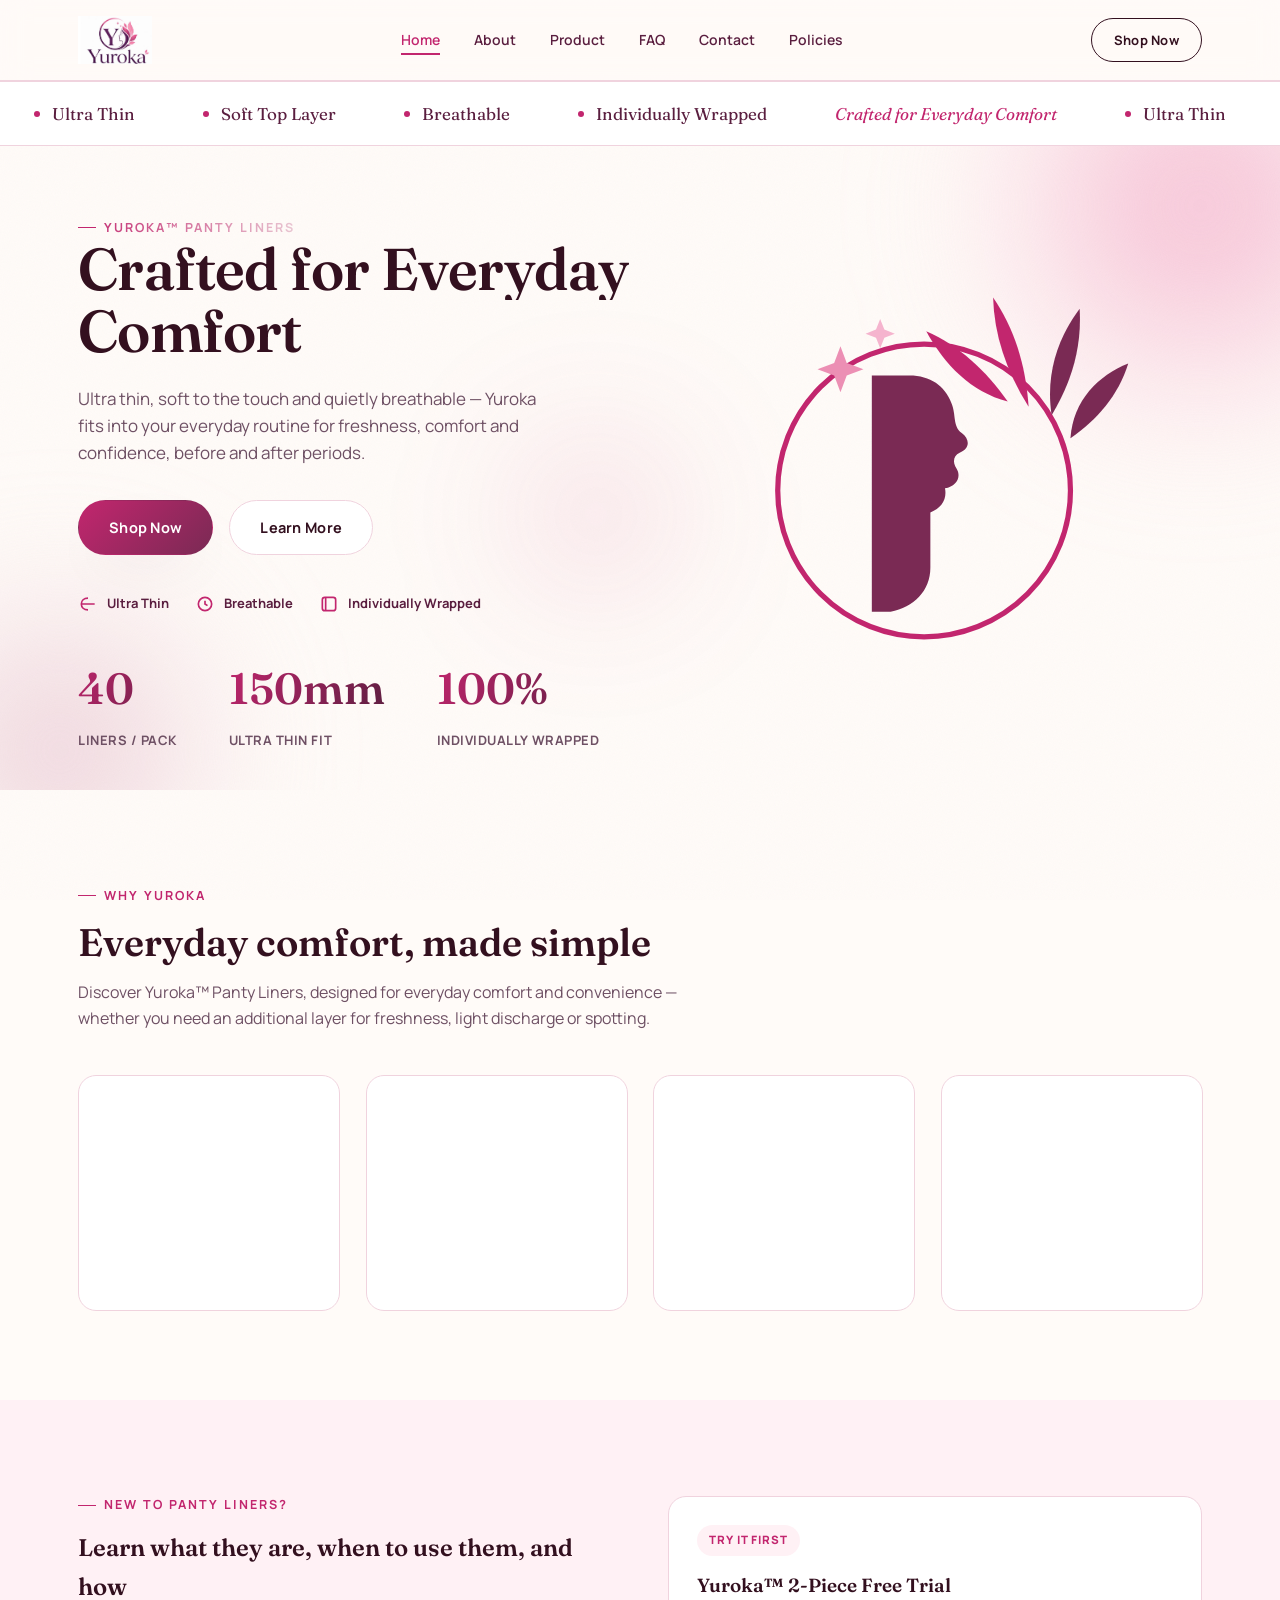
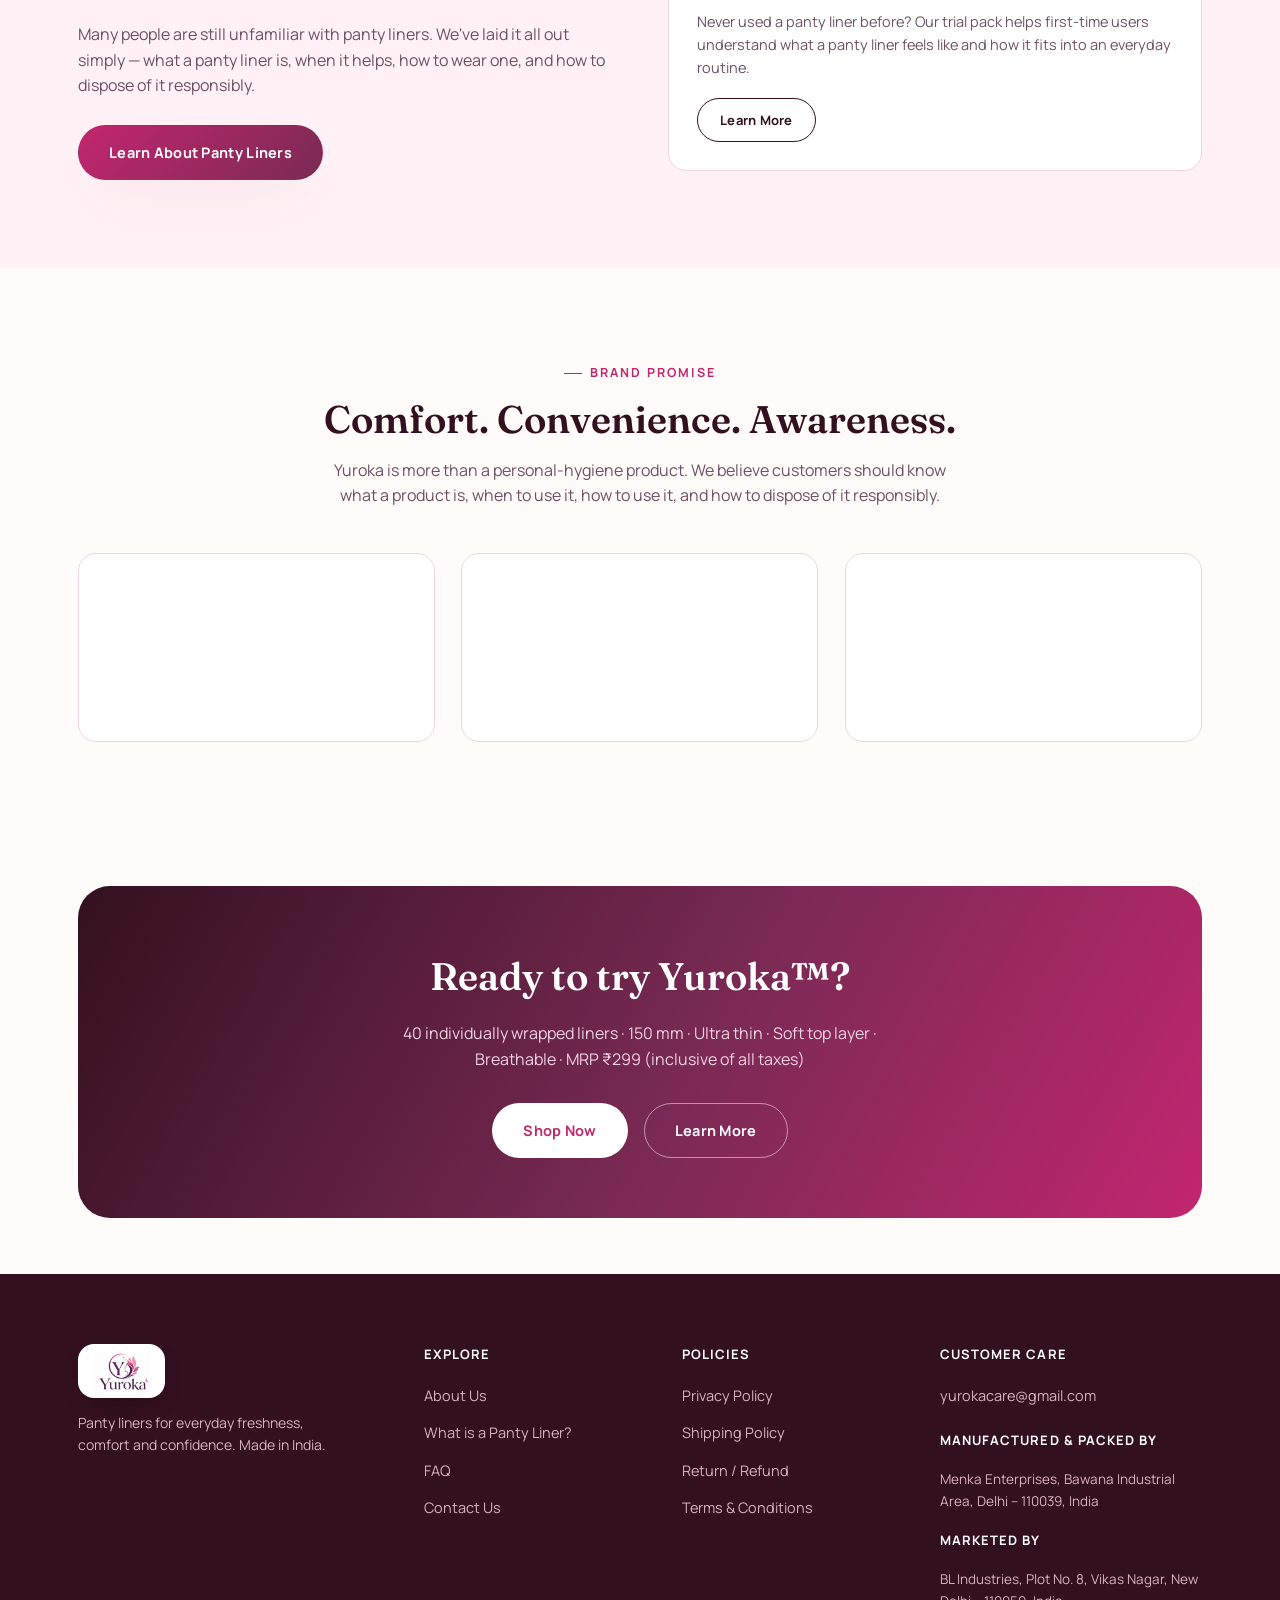
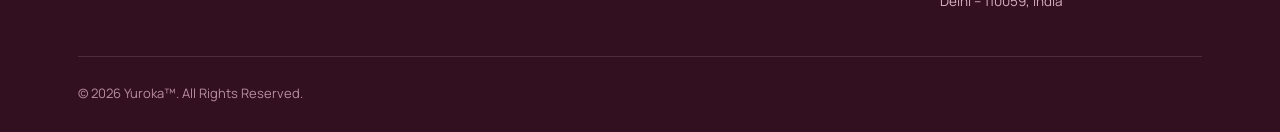
==== index.html @ 348a390d "Initial commit: Yuroka static site Multi-page product site (home, about, product, FAQ, contact, poli" ====
<!DOCTYPE html>
<html lang="en">
<head>
<meta charset="UTF-8">
<meta name="viewport" content="width=device-width, initial-scale=1.0">
<title>Yuroka — Crafted for Everyday Comfort</title>
<meta name="description" content="Yuroka Panty Liners — ultra thin, soft top layer, breathable and individually wrapped. Designed for everyday freshness, comfort and confidence.">
<link rel="icon" href="data:image/svg+xml,<svg xmlns=%22http://www.w3.org/2000/svg%22 viewBox=%220 0 40 40%22><circle cx=%2220%22 cy=%2220%22 r=%2217%22 fill=%22%23C2266E%22/><path d=%22M20 11 L20 24 M14 11 L20 18 L26 11%22 stroke=%22white%22 stroke-width=%222.6%22 fill=%22none%22 stroke-linecap=%22round%22 stroke-linejoin=%22round%22/></svg>">
<link rel="stylesheet" href="assets/style.css">
<script type="text/javascript">
    (function(c,l,a,r,i,t,y){
        c[a]=c[a]||function(){(c[a].q=c[a].q||[]).push(arguments)};
        t=l.createElement(r);t.async=1;t.src="https://www.clarity.ms/tag/"+i;
        y=l.getElementsByTagName(r)[0];y.parentNode.insertBefore(t,y);
    })(window, document, "clarity", "script", "y91uqc7262");
</script>
</head>
<body>
<div class="grain"></div>

<header class="site-header">
  <nav class="nav">
    <a href="index.html" class="brand">
      <img src="assets/img/logo.jpg" alt="Yuroka" class="brand-logo">
    </a>
    <ul class="nav-links">
      <li><a href="index.html" class="active">Home</a></li>
      <li><a href="about.html">About</a></li>
      <li><a href="product.html">Product</a></li>
      <li><a href="faq.html">FAQ</a></li>
      <li><a href="contact.html">Contact</a></li>
      <li><a href="policies.html">Policies</a></li>
    </ul>
    <div class="nav-cta">
      <a href="product.html#buy" class="btn btn-outline btn-sm">Shop Now</a>
      <button class="nav-toggle" aria-label="Menu"><span></span></button>
    </div>
  </nav>
</header>

<div class="marquee">
  <div class="marquee-track">
    <span class="marquee-item"><span class="dot"></span>Ultra Thin</span>
    <span class="marquee-item"><span class="dot"></span>Soft Top Layer</span>
    <span class="marquee-item"><span class="dot"></span>Breathable</span>
    <span class="marquee-item"><span class="dot"></span>Individually Wrapped</span>
    <span class="marquee-item"><em>Crafted for Everyday Comfort</em></span>
    <span class="marquee-item"><span class="dot"></span>Ultra Thin</span>
    <span class="marquee-item"><span class="dot"></span>Soft Top Layer</span>
    <span class="marquee-item"><span class="dot"></span>Breathable</span>
    <span class="marquee-item"><span class="dot"></span>Individually Wrapped</span>
    <span class="marquee-item"><em>Crafted for Everyday Comfort</em></span>
  </div>
</div>

<main>

  <!-- HERO -->
  <section class="hero">
    <div class="orb" style="width:480px;height:480px;top:-180px;right:-160px;background:radial-gradient(circle,#F5B4CE,transparent 70%);"></div>
    <div class="orb" style="width:360px;height:360px;bottom:-140px;left:-120px;background:radial-gradient(circle,#E9C6D2,transparent 70%);animation-delay:-4s;"></div>
    <div class="orb" style="width:220px;height:220px;top:40%;left:38%;background:radial-gradient(circle,#C2266E33,transparent 70%);animation-delay:-8s;"></div>
    <div class="container hero-grid">
      <div class="reveal in">
        <span class="eyebrow eyebrow-gilt">Yuroka™ Panty Liners</span>
        <h1 class="split-reveal">Crafted for Everyday Comfort</h1>
        <p class="hero-sub reveal in" style="transition-delay:.5s;">Ultra thin, soft to the touch and quietly breathable — Yuroka fits into your everyday routine for freshness, comfort and confidence, before and after periods.</p>
        <div class="hero-actions reveal in" style="transition-delay:.65s;">
          <a href="product.html#buy" class="btn btn-primary">Shop Now</a>
          <a href="about.html" class="btn btn-ghost">Learn More</a>
        </div>
        <div class="hero-badges reveal in" style="transition-delay:.8s;">
          <span class="hero-badge"><svg viewBox="0 0 24 24" fill="none" stroke="currentColor" stroke-width="2"><path d="M4 12h16M4 12c0-4 3-7 8-7M4 12c0 4 3 7 8 7"/></svg>Ultra Thin</span>
          <span class="hero-badge"><svg viewBox="0 0 24 24" fill="none" stroke="currentColor" stroke-width="2"><circle cx="12" cy="12" r="8"/><path d="M12 8v4l3 2"/></svg>Breathable</span>
          <span class="hero-badge"><svg viewBox="0 0 24 24" fill="none" stroke="currentColor" stroke-width="2"><rect x="4" y="4" width="16" height="16" rx="3"/><path d="M8 4v16"/></svg>Individually Wrapped</span>
        </div>
        <div class="stat-row reveal in" style="margin-top:40px;transition-delay:.95s;">
          <div class="stat"><span class="num">40</span><span class="label">Liners / Pack</span></div>
          <div class="stat"><span class="num">150mm</span><span class="label">Ultra&nbsp;Thin Fit</span></div>
          <div class="stat"><span class="num">100%</span><span class="label">Individually Wrapped</span></div>
        </div>
      </div>

      <div class="hero-art reveal in">
        <svg viewBox="0 0 440 440" fill="none" aria-hidden="true">
          <defs>
            <linearGradient id="ringGrad" x1="20" y1="40" x2="380" y2="400">
              <stop stop-color="#C2266E"/><stop offset="1" stop-color="#5A1E3F"/>
            </linearGradient>
            <linearGradient id="faceGrad" x1="140" y1="110" x2="260" y2="340">
              <stop stop-color="#7A2A54"/><stop offset="1" stop-color="#33101F"/>
            </linearGradient>
            <linearGradient id="leafGrad1" x1="0" y1="-70" x2="0" y2="0">
              <stop stop-color="#F5B4CE"/><stop offset="1" stop-color="#C2266E"/>
            </linearGradient>
            <linearGradient id="leafGrad2" x1="0" y1="-70" x2="0" y2="0">
              <stop stop-color="#EC8FB4"/><stop offset="1" stop-color="#7A2A54"/>
            </linearGradient>
          </defs>

          <circle cx="200" cy="230" r="140" stroke="url(#ringGrad)" stroke-width="5" class="moon-draw" pathLength="600"/>

          <g class="leaf-sway" style="transform-origin:300px 150px;">
            <path d="M300,150 C 310,110 310,74 300,40 C 290,74 290,110 300,150 Z" fill="url(#leafGrad1)" transform="rotate(-18 300 150)"/>
          </g>
          <g class="leaf-sway d2" style="transform-origin:322px 158px;">
            <path d="M322,158 C 338,124 344,90 338,54 C 320,84 312,120 322,158 Z" fill="url(#leafGrad2)" transform="rotate(6 322 158)"/>
          </g>
          <g class="leaf-sway d3" style="transform-origin:280px 145px;">
            <path d="M280,145 C 282,108 276,74 260,44 C 254,80 258,116 280,145 Z" fill="url(#leafGrad1)" transform="rotate(-38 280 145)"/>
          </g>
          <g class="leaf-sway d4" style="transform-origin:340px 180px;">
            <path d="M340,180 C 362,158 378,132 382,100 C 356,116 336,144 340,180 Z" fill="url(#leafGrad2)" transform="rotate(10 340 180)"/>
          </g>

          <path d="M186,120 C 206,120 220,130 226,146 C 231,158 227,168 236,175 C 244,181 244,190 234,194 C 228,197 227,203 231,209 C 236,217 231,226 220,228 C 222,238 217,247 206,251 L 206,304 C 206,326 190,342 168,346 L 150,346 L 150,120 Z" fill="url(#faceGrad)"/>

          <path class="sparkle" d="M120 92 L126 108 L142 114 L126 120 L120 136 L114 120 L98 114 L114 108 Z" fill="#EC8FB4"/>
          <path class="sparkle d2" d="M158 66 L162 76 L172 80 L162 84 L158 94 L154 84 L144 80 L154 76 Z" fill="#F5B4CE"/>
        </svg>
      </div>
    </div>
  </section>

  <!-- WHY YUROKA -->
  <section class="section-pad">
    <div class="container">
      <div class="section-head reveal">
        <span class="eyebrow">Why Yuroka</span>
        <h2>Everyday comfort, made simple</h2>
        <p>Discover Yuroka™ Panty Liners, designed for everyday comfort and convenience — whether you need an additional layer for freshness, light discharge or spotting.</p>
      </div>
      <div class="grid grid-4 reveal-stagger">
        <div class="feature-card reveal tilt">
          <div class="feature-icon"><svg viewBox="0 0 24 24" fill="none" stroke="currentColor" stroke-width="2"><path d="M4 12h16M4 12c0-4 3-7 8-7M4 12c0 4 3 7 8 7"/></svg></div>
          <h3>Ultra Thin</h3>
          <p>Lightweight design that feels light and comfortable during everyday use.</p>
        </div>
        <div class="feature-card reveal tilt">
          <div class="feature-icon"><svg viewBox="0 0 24 24" fill="none" stroke="currentColor" stroke-width="2"><path d="M12 3c3 4 7 7 7 12a7 7 0 1 1-14 0c0-5 4-8 7-12Z"/></svg></div>
          <h3>Soft Top Layer</h3>
          <p>A soft-feel surface designed with comfort in mind, next to skin.</p>
        </div>
        <div class="feature-card reveal tilt">
          <div class="feature-icon"><svg viewBox="0 0 24 24" fill="none" stroke="currentColor" stroke-width="2"><circle cx="12" cy="12" r="8"/><path d="M9 12h6M12 9v6"/></svg></div>
          <h3>Breathable</h3>
          <p>Designed to allow airflow through the product structure all day.</p>
        </div>
        <div class="feature-card reveal tilt">
          <div class="feature-icon"><svg viewBox="0 0 24 24" fill="none" stroke="currentColor" stroke-width="2"><rect x="4" y="4" width="16" height="16" rx="3"/><path d="M8 4v16"/></svg></div>
          <h3>Individually Wrapped</h3>
          <p>Convenient to carry in your handbag, travel pouch or care kit.</p>
        </div>
      </div>
    </div>
  </section>

  <!-- NEW TO PANTY LINERS -->
  <section class="section-pad bg-blush">
    <div class="container">
      <div class="grid grid-2" style="align-items:center;gap:56px;">
        <div class="reveal">
          <span class="eyebrow">New to panty liners?</span>
          <h2 style="margin-top:14px;">Learn what they are, when to use them, and how</h2>
          <p style="margin-top:16px;color:var(--ink-soft);">Many people are still unfamiliar with panty liners. We've laid it all out simply — what a panty liner is, when it helps, how to wear one, and how to dispose of it responsibly.</p>
          <a href="about.html" class="btn btn-primary" style="margin-top:26px;">Learn About Panty Liners</a>
        </div>
        <div class="reveal">
          <div class="use-card">
            <span class="tag">Try it first</span>
            <h3>Yuroka™ 2-Piece Free Trial</h3>
            <p>Never used a panty liner before? Our trial pack helps first-time users understand what a panty liner feels like and how it fits into an everyday routine.</p>
            <a href="product.html#trial" class="btn btn-outline btn-sm" style="margin-top:18px;">Learn More</a>
          </div>
        </div>
      </div>
    </div>
  </section>

  <!-- BRAND PROMISE -->
  <section class="section-pad">
    <div class="container">
      <div class="section-head center mx-auto reveal">
        <span class="eyebrow">Brand Promise</span>
        <h2>Comfort. Convenience. Awareness.</h2>
        <p class="mx-auto">Yuroka is more than a personal-hygiene product. We believe customers should know what a product is, when to use it, how to use it, and how to dispose of it responsibly.</p>
      </div>
      <div class="grid grid-3 reveal-stagger">
        <div class="use-card reveal tilt">
          <span class="tag">Comfort</span>
          <h3>Fits your everyday</h3>
          <p>An ultra-thin layer designed to feel natural throughout the day, whatever it brings.</p>
        </div>
        <div class="use-card reveal tilt">
          <span class="tag">Convenience</span>
          <h3>Ready wherever you are</h3>
          <p>Individually wrapped liners you can carry in a bag, pocket or travel pouch.</p>
        </div>
        <div class="use-card reveal tilt">
          <span class="tag">Awareness</span>
          <h3>Clear, simple information</h3>
          <p>So you can make informed choices about your own personal hygiene.</p>
        </div>
      </div>
    </div>
  </section>

  <!-- CTA -->
  <section class="section-pad-sm">
    <div class="container">
      <div class="cta-banner reveal">
        <h2>Ready to try Yuroka™?</h2>
        <p>40 individually wrapped liners · 150 mm · Ultra thin · Soft top layer · Breathable · MRP ₹299 (inclusive of all taxes)</p>
        <div class="btn-row">
          <a href="product.html#buy" class="btn btn-primary" style="box-shadow:none;background:#fff;color:var(--magenta-600);">Shop Now</a>
          <a href="about.html" class="btn" style="border:1px solid rgba(255,255,255,.5);color:#fff;">Learn More</a>
        </div>
      </div>
    </div>
  </section>

</main>

<footer class="site-footer">
  <div class="container">
    <div class="footer-grid">
      <div>
        <div class="footer-brand">
          <span class="footer-logo-badge"><img src="assets/img/logo.jpg" alt="Yuroka" class="brand-logo"></span>
        </div>
        <p class="footer-tag">Panty liners for everyday freshness, comfort and confidence. Made in India.</p>
      </div>
      <div class="footer-col">
        <h4>Explore</h4>
        <ul>
          <li><a href="about.html">About Us</a></li>
          <li><a href="product.html">What is a Panty Liner?</a></li>
          <li><a href="faq.html">FAQ</a></li>
          <li><a href="contact.html">Contact Us</a></li>
        </ul>
      </div>
      <div class="footer-col">
        <h4>Policies</h4>
        <ul>
          <li><a href="policies.html#privacy">Privacy Policy</a></li>
          <li><a href="policies.html#shipping">Shipping Policy</a></li>
          <li><a href="policies.html#returns">Return / Refund</a></li>
          <li><a href="policies.html#terms">Terms &amp; Conditions</a></li>
        </ul>
      </div>
      <div class="footer-col">
        <h4>Customer Care</h4>
        <ul>
          <li><a href="mailto:yurokacare@gmail.com">yurokacare@gmail.com</a></li>
        </ul>
        <h4 style="margin-top:22px;">Manufactured &amp; Packed by</h4>
        <p style="font-size:13.5px;color:#D9AFC3;">Menka Enterprises, Bawana Industrial Area, Delhi – 110039, India</p>
        <h4 style="margin-top:18px;">Marketed by</h4>
        <p style="font-size:13.5px;color:#D9AFC3;">BL Industries, Plot No. 8, Vikas Nagar, New Delhi – 110059, India</p>
      </div>
    </div>
    <div class="footer-bottom">
      <span>© 2026 Yuroka™. All Rights Reserved.</span>
    </div>
  </div>
</footer>

<script src="assets/script.js"></script>
</body>
</html>
---- assets/style.css ----
/* =========================================================
   YUROKA — design tokens
   Signature motif: the crescent moon + profile + leaves from
   the logo, reused as a scroll-revealed line-drawing that
   "blooms" as the page loads / is scrolled.
   ========================================================= */

@import url('https://fonts.googleapis.com/css2?family=Fraunces:ital,opsz,wght@0,9..144,300;0,9..144,400;0,9..144,500;0,9..144,600;0,9..144,700;1,9..144,400;1,9..144,500&family=Manrope:wght@400;500;600;700;800&display=swap');

:root{
  /* palette */
  --plum-950:#33101F;
  --plum-800:#5A1E3F;
  --plum-700:#7A2A54;
  --magenta-600:#C2266E;
  --magenta-500:#D63E82;
  --pink-400:#EC8FB4;
  --pink-300:#F5B4CE;
  --blush-100:#FFF1F5;
  --cream-50:#FFFBF8;
  --gold-300:#E9C6D2;
  --ink:#2B1428;
  --ink-soft:#6E5064;
  --line:#F0D3DE;
  --white:#ffffff;

  --font-display:'Fraunces', Georgia, serif;
  --font-body:'Manrope', system-ui, sans-serif;

  --shadow-soft:0 20px 50px -25px rgba(90,30,63,0.35);
  --shadow-card:0 12px 30px -18px rgba(90,30,63,0.28);

  --radius-lg:28px;
  --radius-md:18px;
  --radius-sm:10px;
}

*,*::before,*::after{box-sizing:border-box;}
html{scroll-behavior:smooth;}
body{
  margin:0;
  background:var(--cream-50);
  color:var(--ink);
  font-family:var(--font-body);
  font-size:16px;
  line-height:1.6;
  -webkit-font-smoothing:antialiased;
  overflow-x:hidden;
}
img,svg{max-width:100%;display:block;}
a{color:inherit;text-decoration:none;}
ul{margin:0;padding:0;list-style:none;}
h1,h2,h3,h4{font-family:var(--font-display);color:var(--plum-950);margin:0;font-weight:600;}
p{margin:0;}
.container{
  width:100%;
  max-width:1180px;
  margin:0 auto;
  padding:0 28px;
}
section{position:relative;}

@media (prefers-reduced-motion: reduce){
  html{scroll-behavior:auto;}
  *{animation-duration:0.001ms !important; animation-iteration-count:1 !important; transition-duration:0.001ms !important; scroll-behavior:auto !important;}
}

/* ---------- utility ---------- */
.eyebrow{
  display:inline-flex;
  align-items:center;
  gap:8px;
  font-family:var(--font-body);
  font-weight:700;
  font-size:12.5px;
  letter-spacing:0.16em;
  text-transform:uppercase;
  color:var(--magenta-600);
}
.eyebrow::before{
  content:"";
  width:18px;height:1px;
  background:var(--magenta-600);
  display:inline-block;
}
.italic{font-style:italic;font-weight:400;color:var(--magenta-600);}
.center{text-align:center;}
.mx-auto{margin-left:auto;margin-right:auto;}

.btn{
  display:inline-flex;
  align-items:center;
  justify-content:center;
  gap:10px;
  padding:15px 30px;
  border-radius:100px;
  font-family:var(--font-body);
  font-weight:700;
  font-size:14.5px;
  letter-spacing:0.02em;
  cursor:pointer;
  border:1px solid transparent;
  transition:transform .35s cubic-bezier(.22,1,.36,1), box-shadow .35s ease, background .35s ease, color .35s ease;
  white-space:nowrap;
}
.btn-primary{
  background:linear-gradient(135deg,var(--magenta-600),var(--plum-700));
  color:var(--white);
  box-shadow:var(--shadow-soft);
}
.btn-primary:hover{transform:translateY(-3px);box-shadow:0 26px 40px -20px rgba(194,38,110,0.55);}
.btn-outline{
  background:transparent;
  border-color:var(--plum-950);
  color:var(--plum-950);
}
.btn-outline:hover{background:var(--plum-950);color:var(--white);transform:translateY(-3px);}
.btn-ghost{
  background:var(--white);
  color:var(--plum-950);
  border-color:var(--line);
}
.btn-ghost:hover{border-color:var(--magenta-600);color:var(--magenta-600);transform:translateY(-2px);}
.btn-sm{padding:11px 22px;font-size:13px;}

.pill{
  display:inline-flex;
  align-items:center;
  gap:8px;
  padding:8px 16px;
  border-radius:100px;
  background:var(--white);
  border:1px solid var(--line);
  font-size:13px;
  font-weight:600;
  color:var(--plum-800);
}

/* ---------- reveal-on-scroll ---------- */
.reveal{
  opacity:0;
  transform:translateY(28px);
  transition:opacity .9s cubic-bezier(.22,1,.36,1), transform .9s cubic-bezier(.22,1,.36,1);
}
.reveal.in{opacity:1;transform:translateY(0);}
.reveal-stagger > *{transition-delay:calc(var(--i,0) * 90ms);}

/* ---------- nav ---------- */
.site-header{
  position:sticky;
  top:0;
  z-index:100;
  background:rgba(255,251,248,0.82);
  backdrop-filter:blur(14px) saturate(160%);
  border-bottom:1px solid var(--line);
}
.nav{
  display:flex;
  align-items:center;
  justify-content:space-between;
  padding:16px 28px;
  max-width:1180px;
  margin:0 auto;
}
.brand{
  display:flex;
  align-items:center;
  gap:10px;
  font-family:var(--font-display);
  font-weight:700;
  font-size:22px;
  color:var(--plum-950);
}
.brand .brand-mark{width:34px;height:34px;}
.brand sup{font-size:10px;font-weight:600;top:-0.9em;}
.brand-logo{height:48px;width:auto;display:block;}
.footer-logo-badge{
  background:#fff;
  padding:8px 14px;
  border-radius:16px;
  display:inline-flex;
  align-items:center;
  box-shadow:0 10px 24px -14px rgba(0,0,0,.5);
}
.footer-logo-badge .brand-logo{height:38px;}
.nav-links{
  display:flex;
  align-items:center;
  gap:34px;
}
.nav-links a{
  font-size:14px;
  font-weight:600;
  color:var(--plum-800);
  position:relative;
  padding:4px 0;
}
.nav-links a::after{
  content:"";
  position:absolute;left:0;bottom:-2px;
  width:0;height:2px;
  background:var(--magenta-600);
  transition:width .3s ease;
}
.nav-links a:hover::after,
.nav-links a.active::after{width:100%;}
.nav-links a.active{color:var(--magenta-600);}
.nav-cta{display:flex;align-items:center;gap:14px;}
.nav-toggle{
  display:none;
  width:42px;height:42px;
  border-radius:50%;
  border:1px solid var(--line);
  background:var(--white);
  align-items:center;
  justify-content:center;
  cursor:pointer;
}
.nav-toggle span, .nav-toggle span::before, .nav-toggle span::after{
  content:"";
  display:block;
  width:18px;height:2px;
  background:var(--plum-950);
  position:relative;
  transition:transform .3s ease, opacity .3s ease;
}
.nav-toggle span::before{position:absolute;top:-6px;}
.nav-toggle span::after{position:absolute;top:6px;}

@media (max-width: 880px){
  .nav-links{
    position:fixed;
    inset:70px 0 0 0;
    flex-direction:column;
    background:var(--cream-50);
    padding:36px 28px;
    gap:22px;
    transform:translateY(-12px);
    opacity:0;
    pointer-events:none;
    transition:opacity .3s ease, transform .3s ease;
    border-bottom:1px solid var(--line);
  }
  .nav-links.open{opacity:1;transform:translateY(0);pointer-events:auto;}
  .nav-cta .btn-outline{display:none;}
  .nav-toggle{display:flex;}
}

/* ---------- hero ---------- */
.hero{
  padding:64px 0 40px;
  position:relative;
  overflow:hidden;
}
.hero-bg-blob{
  position:absolute;
  border-radius:50%;
  filter:blur(60px);
  opacity:.55;
  z-index:0;
}
.hero-grid{
  position:relative;
  z-index:2;
  display:grid;
  grid-template-columns:1.05fr 0.95fr;
  align-items:center;
  gap:40px;
}
.hero h1{
  font-size:clamp(2.6rem,4.6vw,4.1rem);
  line-height:1.06;
  letter-spacing:-0.01em;
}
.hero-sub{
  margin-top:22px;
  max-width:480px;
  font-size:17px;
  color:var(--ink-soft);
}
.hero-actions{
  margin-top:34px;
  display:flex;
  gap:16px;
  flex-wrap:wrap;
}
.hero-badges{
  margin-top:38px;
  display:flex;
  gap:26px;
  flex-wrap:wrap;
}
.hero-badge{display:flex;align-items:center;gap:9px;font-size:13px;font-weight:700;color:var(--plum-800);}
.hero-badge svg{width:20px;height:20px;color:var(--magenta-600);}

.hero-art{position:relative;display:flex;align-items:center;justify-content:center;}
.hero-art svg{width:100%;max-width:460px;}
.leaf-sway{transform-origin:bottom center;animation:sway 6s ease-in-out infinite;}
.leaf-sway.d2{animation-delay:.6s;}
.leaf-sway.d3{animation-delay:1.2s;}
.leaf-sway.d4{animation-delay:.3s;}
@keyframes sway{
  0%,100%{transform:rotate(-2.2deg);}
  50%{transform:rotate(2.4deg);}
}
.sparkle{animation:twinkle 2.6s ease-in-out infinite;}
.sparkle.d2{animation-delay:1s;}
@keyframes twinkle{
  0%,100%{opacity:.25;transform:scale(.85);}
  50%{opacity:1;transform:scale(1.1);}
}
.moon-draw{
  stroke-dasharray:600;
  stroke-dashoffset:600;
  animation:draw 2.4s cubic-bezier(.22,1,.36,1) forwards .3s;
}
@keyframes draw{to{stroke-dashoffset:0;}}

/* ---------- section headings ---------- */
.section-head{max-width:640px;margin-bottom:44px;}
.section-head h2{font-size:clamp(1.9rem,3vw,2.6rem);margin-top:14px;line-height:1.15;}
.section-head p{margin-top:16px;color:var(--ink-soft);font-size:16px;}
.section-pad{padding:88px 0;}
.section-pad-sm{padding:56px 0;}

.bg-blush{background:var(--blush-100);}
.bg-plum{background:radial-gradient(120% 120% at 20% 0%,#4A1A3B 0%,var(--plum-950) 60%);color:var(--white);}
.bg-plum h2, .bg-plum h3{color:var(--white);}
.bg-plum .ink-soft{color:#E7C9D6;}

.divider-leaf{display:flex;align-items:center;justify-content:center;margin:0 auto 18px;width:40px;}

/* ---------- cards ---------- */
.grid{display:grid;gap:26px;}
.grid-4{grid-template-columns:repeat(4,1fr);}
.grid-3{grid-template-columns:repeat(3,1fr);}
.grid-2{grid-template-columns:repeat(2,1fr);}

.feature-card{
  position:relative;
  background:var(--white);
  border:1px solid var(--line);
  border-radius:var(--radius-md);
  padding:30px 26px;
  transition:transform .4s cubic-bezier(.22,1,.36,1), box-shadow .4s ease, border-color .4s ease;
}
.feature-card:hover{transform:translateY(-8px);box-shadow:var(--shadow-card);border-color:transparent;}
.feature-icon{
  width:50px;height:50px;
  border-radius:14px;
  background:linear-gradient(135deg,var(--pink-300),var(--magenta-500));
  display:flex;align-items:center;justify-content:center;
  margin-bottom:18px;
}
.feature-icon svg{width:24px;height:24px;color:var(--white);}
.feature-card h3{font-size:18px;margin-bottom:8px;}
.feature-card p{color:var(--ink-soft);font-size:14.5px;}

.use-card{
  position:relative;
  background:var(--white);
  border-radius:var(--radius-md);
  padding:28px;
  border:1px solid var(--line);
  height:100%;
  transition:transform .4s cubic-bezier(.22,1,.36,1), box-shadow .4s ease;
}
.use-card:hover{box-shadow:var(--shadow-card);}
.use-card .tag{
  display:inline-block;
  font-size:11.5px;
  font-weight:800;
  letter-spacing:.08em;
  text-transform:uppercase;
  color:var(--magenta-600);
  background:var(--blush-100);
  padding:6px 12px;
  border-radius:100px;
  margin-bottom:14px;
}
.use-card h3{font-size:19px;margin-bottom:10px;}
.use-card p{color:var(--ink-soft);font-size:14.5px;}
.use-card .note{
  margin-top:14px;
  padding:12px 14px;
  background:var(--blush-100);
  border-left:3px solid var(--magenta-600);
  border-radius:8px;
  font-size:13.5px;
  color:var(--plum-800);
}

/* ---------- steps ---------- */
.steps{counter-reset:step;}
.step{
  display:flex;
  gap:22px;
  padding:26px 0;
  border-bottom:1px solid var(--line);
}
.step:last-child{border-bottom:none;}
.step-num{
  flex:none;
  width:52px;height:52px;
  border-radius:50%;
  background:linear-gradient(135deg,var(--pink-300),var(--magenta-500));
  color:#fff;
  display:flex;align-items:center;justify-content:center;
  font-family:var(--font-display);
  font-weight:600;
  font-size:20px;
}
.step h3{font-size:18px;margin-bottom:6px;}
.step p{color:var(--ink-soft);font-size:14.5px;}

/* ---------- table (comparison) ---------- */
.compare-wrap{
  overflow-x:auto;
  border-radius:var(--radius-md);
  border:1px solid var(--line);
  background:var(--white);
}
table.compare{width:100%;border-collapse:collapse;min-width:560px;}
table.compare th, table.compare td{
  padding:18px 22px;
  text-align:left;
  font-size:14.5px;
  border-bottom:1px solid var(--line);
}
table.compare thead th{
  font-family:var(--font-display);
  font-size:17px;
  font-weight:600;
  color:var(--plum-950);
  background:var(--blush-100);
}
table.compare thead th:first-child{border-top-left-radius:var(--radius-md);}
table.compare thead th:last-child{border-top-right-radius:var(--radius-md);}
table.compare tbody tr:last-child td{border-bottom:none;}
table.compare td{color:var(--ink-soft);}
table.compare td:first-child{color:var(--plum-800);font-weight:700;}

/* ---------- product spec ---------- */
.spec-list{display:grid;grid-template-columns:1fr 1fr;gap:0;}
.spec-row{
  display:flex;
  justify-content:space-between;
  padding:16px 0;
  border-bottom:1px solid var(--line);
  font-size:14.5px;
}
.spec-row span:first-child{color:var(--ink-soft);}
.spec-row span:last-child{font-weight:700;color:var(--plum-950);}

/* ---------- FAQ accordion ---------- */
.accordion-item{
  border-bottom:1px solid var(--line);
}
.accordion-item:first-child{border-top:1px solid var(--line);}
.accordion-trigger{
  width:100%;
  display:flex;
  align-items:center;
  justify-content:space-between;
  gap:20px;
  padding:22px 4px;
  background:none;
  border:none;
  text-align:left;
  cursor:pointer;
  font-family:var(--font-display);
  font-size:17px;
  color:var(--plum-950);
}
.accordion-trigger .plus{
  flex:none;
  width:30px;height:30px;
  border-radius:50%;
  border:1px solid var(--line);
  display:flex;align-items:center;justify-content:center;
  position:relative;
  transition:transform .35s ease, background .35s ease;
}
.accordion-trigger .plus::before, .accordion-trigger .plus::after{
  content:"";
  position:absolute;
  background:var(--magenta-600);
  transition:transform .3s ease;
}
.accordion-trigger .plus::before{width:12px;height:2px;}
.accordion-trigger .plus::after{width:2px;height:12px;}
.accordion-item.open .plus{background:var(--magenta-600);border-color:var(--magenta-600);}
.accordion-item.open .plus::before,.accordion-item.open .plus::after{background:#fff;}
.accordion-item.open .plus::after{transform:scaleY(0);}
.accordion-panel{
  max-height:0;
  overflow:hidden;
  transition:max-height .45s cubic-bezier(.22,1,.36,1);
}
.accordion-panel-inner{padding:0 4px 24px;color:var(--ink-soft);font-size:15px;max-width:760px;}

/* ---------- CTA banners ---------- */
.cta-banner{
  border-radius:32px;
  padding:60px 50px;
  position:relative;
  overflow:hidden;
  background:linear-gradient(120deg,var(--plum-950),var(--plum-700) 55%,var(--magenta-600));
  color:#fff;
  text-align:center;
}
.cta-banner h2{color:#fff;font-size:clamp(1.8rem,3vw,2.5rem);}
.cta-banner p{color:#F1D3E0;margin-top:14px;max-width:520px;margin-inline:auto;}
.cta-banner .btn-row{margin-top:30px;display:flex;gap:16px;justify-content:center;flex-wrap:wrap;}

/* ---------- marketplace buttons ---------- */
.market-grid{display:flex;gap:16px;flex-wrap:wrap;justify-content:center;margin-top:14px;}
.market-btn{
  display:flex;align-items:center;gap:10px;
  padding:14px 26px;
  border-radius:100px;
  background:rgba(255,255,255,.08);
  border:1px solid rgba(255,255,255,.35);
  color:#fff;
  font-weight:700;
  font-size:14px;
  transition:background .3s ease, transform .3s ease;
}
.market-btn:hover{background:rgba(255,255,255,.18);transform:translateY(-3px);}

/* ---------- form ---------- */
.form-card{
  background:var(--white);
  border:1px solid var(--line);
  border-radius:var(--radius-lg);
  padding:40px;
}
.form-row{display:grid;grid-template-columns:1fr 1fr;gap:18px;}
.field{margin-bottom:18px;}
.field label{display:block;font-size:13px;font-weight:700;color:var(--plum-800);margin-bottom:8px;}
.field input, .field textarea{
  width:100%;
  padding:14px 16px;
  border-radius:12px;
  border:1px solid var(--line);
  background:var(--blush-100);
  font-family:var(--font-body);
  font-size:14.5px;
  color:var(--ink);
  transition:border-color .3s ease, background .3s ease;
}
.field input:focus, .field textarea:focus{
  outline:none;
  border-color:var(--magenta-600);
  background:#fff;
}
.field textarea{resize:vertical;min-height:120px;}

/* ---------- footer ---------- */
.site-footer{
  background:var(--plum-950);
  color:#EFD8E2;
  padding:70px 0 28px;
}
.footer-grid{
  display:grid;
  grid-template-columns:1.4fr 1fr 1fr 1.2fr;
  gap:40px;
  padding-bottom:44px;
  border-bottom:1px solid rgba(255,255,255,.12);
}
.footer-brand{display:flex;align-items:center;gap:10px;font-family:var(--font-display);color:#fff;font-size:22px;font-weight:700;}
.footer-brand svg{width:32px;height:32px;}
.footer-tag{margin-top:14px;color:#D9AFC3;font-size:14px;max-width:260px;}
.footer-col h4{color:#fff;font-size:13px;letter-spacing:.08em;text-transform:uppercase;margin-bottom:18px;font-family:var(--font-body);font-weight:700;}
.footer-col ul li{margin-bottom:12px;}
.footer-col a{color:#D9AFC3;font-size:14.5px;transition:color .3s ease;}
.footer-col a:hover{color:#fff;}
.footer-bottom{
  display:flex;justify-content:space-between;align-items:center;
  padding-top:26px;
  font-size:13px;
  color:#B98CA3;
  flex-wrap:wrap;
  gap:12px;
}
.footer-social{display:flex;gap:12px;}
.footer-social a{
  width:38px;height:38px;border-radius:50%;
  border:1px solid rgba(255,255,255,.2);
  display:flex;align-items:center;justify-content:center;
  transition:background .3s ease, border-color .3s ease;
}
.footer-social a:hover{background:rgba(255,255,255,.1);border-color:rgba(255,255,255,.4);}
.footer-social svg{width:16px;height:16px;color:#fff;}

/* ---------- page hero (inner pages) ---------- */
.page-hero{
  padding:56px 0 48px;
  position:relative;
  overflow:hidden;
}
.page-hero .eyebrow{margin-bottom:16px;}
.page-hero h1{font-size:clamp(2.2rem,4vw,3.2rem);max-width:760px;}
.page-hero p{margin-top:18px;max-width:600px;color:var(--ink-soft);font-size:16.5px;}

/* ---------- breadcrumb dots line ---------- */
.trial-flow{display:flex;gap:0;flex-wrap:wrap;}
.trial-step{flex:1;min-width:140px;text-align:center;padding:18px 10px;position:relative;}
.trial-step svg{width:34px;height:34px;margin:0 auto 12px;color:var(--magenta-600);}
.trial-step span{font-size:13.5px;font-weight:700;color:var(--plum-800);}

/* =========================================================
   PREMIUM LAYER — cursor glow, drifting orbs, marquee, tilt,
   split-text reveal, wave dividers, foil buttons
   ========================================================= */

/* custom scrollbar */
::-webkit-scrollbar{width:11px;}
::-webkit-scrollbar-track{background:var(--cream-50);}
::-webkit-scrollbar-thumb{background:linear-gradient(var(--pink-300),var(--magenta-600));border-radius:10px;border:3px solid var(--cream-50);}
html{scrollbar-color:var(--magenta-500) var(--cream-50);}

/* cursor glow (desktop only) */
.cursor-glow{
  position:fixed;
  top:0;left:0;
  width:420px;height:420px;
  margin:-210px 0 0 -210px;
  border-radius:50%;
  pointer-events:none;
  z-index:2;
  background:radial-gradient(circle,rgba(194,38,110,0.14),rgba(194,38,110,0) 68%);
  transform:translate(-1000px,-1000px);
  transition:transform .12s linear, opacity .4s ease;
  opacity:0;
}
.cursor-glow.active{opacity:1;}
@media (hover:none), (pointer:coarse){ .cursor-glow{display:none;} }

/* drifting orbs (richer than static blur blob) */
.orb{
  position:absolute;
  border-radius:50%;
  filter:blur(70px);
  z-index:0;
  animation:orbDrift 14s ease-in-out infinite;
  pointer-events:none;
}
@keyframes orbDrift{
  0%,100%{transform:translate(0,0) scale(1);}
  33%{transform:translate(22px,-26px) scale(1.06);}
  66%{transform:translate(-18px,16px) scale(0.96);}
}

/* film-grain / noise overlay for texture depth */
.grain{
  position:fixed;inset:0;
  pointer-events:none;
  z-index:1;
  opacity:.035;
  mix-blend-mode:multiply;
  background-image:url("data:image/svg+xml,%3Csvg xmlns='http://www.w3.org/2000/svg' width='120' height='120'%3E%3Cfilter id='n'%3E%3CfeTurbulence type='fractalNoise' baseFrequency='0.85' numOctaves='2' stitchTiles='stitch'/%3E%3C/filter%3E%3Crect width='100%25' height='100%25' filter='url(%23n)'/%3E%3C/svg%3E");
}

/* marquee strip */
.marquee{
  overflow:hidden;
  border-top:1px solid var(--line);
  border-bottom:1px solid var(--line);
  background:var(--white);
  padding:18px 0;
  position:relative;
  z-index:2;
}
.marquee-track{
  display:flex;
  width:max-content;
  gap:0;
  animation:marqueeScroll 32s linear infinite;
}
.marquee:hover .marquee-track{animation-play-state:paused;}
@keyframes marqueeScroll{
  from{transform:translateX(0);}
  to{transform:translateX(-50%);}
}
.marquee-item{
  display:flex;align-items:center;gap:12px;
  padding:0 34px;
  font-family:var(--font-display);
  font-size:17px;
  color:var(--plum-800);
  white-space:nowrap;
}
.marquee-item .dot{width:6px;height:6px;border-radius:50%;background:var(--magenta-600);}
.marquee-item em{color:var(--magenta-600);font-style:italic;}

/* tilt-interactive cards */
.tilt{transform-style:preserve-3d;will-change:transform;}
.tilt-shine{
  position:absolute;inset:0;
  border-radius:inherit;
  background:linear-gradient(115deg,rgba(255,255,255,.5) 0%,rgba(255,255,255,0) 32%);
  opacity:0;
  transition:opacity .4s ease;
  pointer-events:none;
}
.tilt:hover .tilt-shine{opacity:1;}

/* split-text reveal */
.split-word{
  display:inline-block;
  overflow:hidden;
  vertical-align:top;
}
.split-word > span{
  display:inline-block;
  transform:translateY(115%);
  opacity:0;
  transition:transform .9s cubic-bezier(.16,1,.3,1), opacity .7s ease;
}
.split-ready .split-word > span{transform:translateY(0);opacity:1;}

/* magnetic / shine buttons */
.btn-primary{position:relative;overflow:hidden;}
.btn-primary::before{
  content:"";
  position:absolute;
  top:0;left:-60%;
  width:40%;height:100%;
  background:linear-gradient(115deg,transparent,rgba(255,255,255,.55),transparent);
  transform:skewX(-18deg);
  transition:left .7s ease;
}
.btn-primary:hover::before{left:120%;}

/* wave divider between sections */
.wave-divider{
  display:block;
  width:100%;
  line-height:0;
  position:relative;
  z-index:2;
}
.wave-divider svg{width:100%;height:64px;display:block;}

/* gold-foil eyebrow accent */
.eyebrow-gilt{
  background:linear-gradient(90deg,var(--magenta-600),var(--gold-300),var(--magenta-600));
  background-size:200% auto;
  -webkit-background-clip:text;
  background-clip:text;
  color:transparent;
  animation:giltShift 5s linear infinite;
}
@keyframes giltShift{to{background-position:200% center;}}

/* floating decorative petals in section backgrounds */
.petal{
  position:absolute;
  width:14px;height:20px;
  border-radius:70% 0 70% 0;
  background:linear-gradient(135deg,var(--pink-300),var(--magenta-500));
  opacity:.35;
  animation:petalFall 11s linear infinite;
  z-index:0;
}
@keyframes petalFall{
  0%{transform:translateY(-40px) rotate(0deg);opacity:0;}
  10%{opacity:.4;}
  90%{opacity:.3;}
  100%{transform:translateY(340px) rotate(220deg);opacity:0;}
}

/* stat counters */
.stat-row{display:flex;gap:52px;flex-wrap:wrap;}
.stat{display:flex;flex-direction:column;}
.stat .num{
  font-family:var(--font-display);
  font-size:clamp(2.1rem,3.4vw,3rem);
  font-weight:600;
  background:linear-gradient(120deg,var(--magenta-600),var(--plum-800));
  -webkit-background-clip:text;background-clip:text;color:transparent;
}
.stat .label{font-size:13px;font-weight:700;letter-spacing:.04em;text-transform:uppercase;color:var(--ink-soft);margin-top:6px;}

/* image frame with animated gradient border */
.frame-glow{
  position:relative;
  border-radius:28px;
  padding:3px;
  background:linear-gradient(120deg,var(--pink-300),var(--magenta-600),var(--plum-700),var(--pink-300));
  background-size:300% 300%;
  animation:giltShift 8s ease infinite;
}
.frame-glow > *{
  border-radius:26px;
  display:block;
}

@media (prefers-reduced-motion: reduce){
  .orb, .marquee-track, .petal, .eyebrow-gilt, .frame-glow{animation:none !important;}
  .split-word > span{transform:none;opacity:1;transition:none;}
  .cursor-glow{display:none;}
}

/* responsive */
@media (max-width: 980px){
  .hero-grid{grid-template-columns:1fr;}
  .hero-art{order:-1;max-width:340px;margin:0 auto;}
  .grid-4{grid-template-columns:repeat(2,1fr);}
  .grid-3{grid-template-columns:repeat(2,1fr);}
  .footer-grid{grid-template-columns:1fr 1fr;}
  .spec-list{grid-template-columns:1fr;}
}
@media (max-width: 620px){
  .grid-4, .grid-3, .grid-2{grid-template-columns:1fr;}
  .footer-grid{grid-template-columns:1fr;}
  .form-row{grid-template-columns:1fr;}
  .cta-banner{padding:44px 24px;}
  .nav{padding:14px 20px;}
}
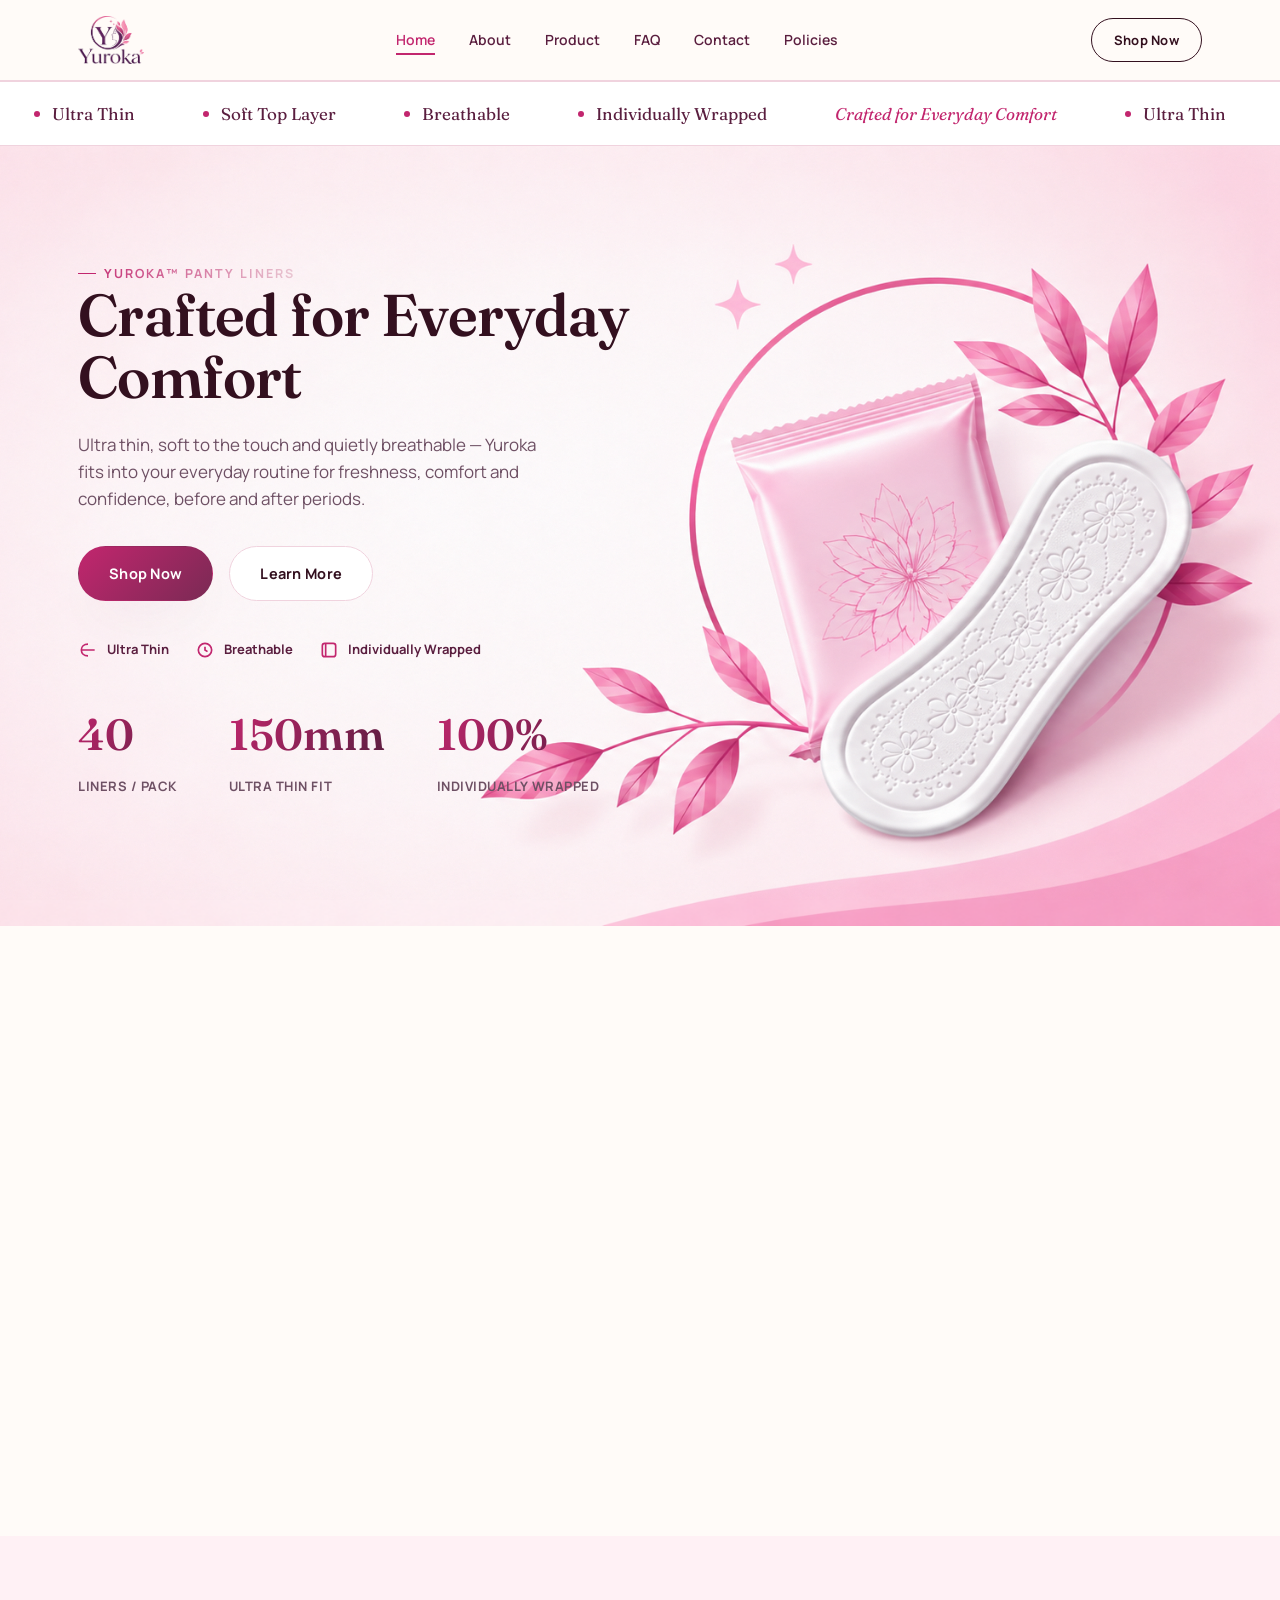
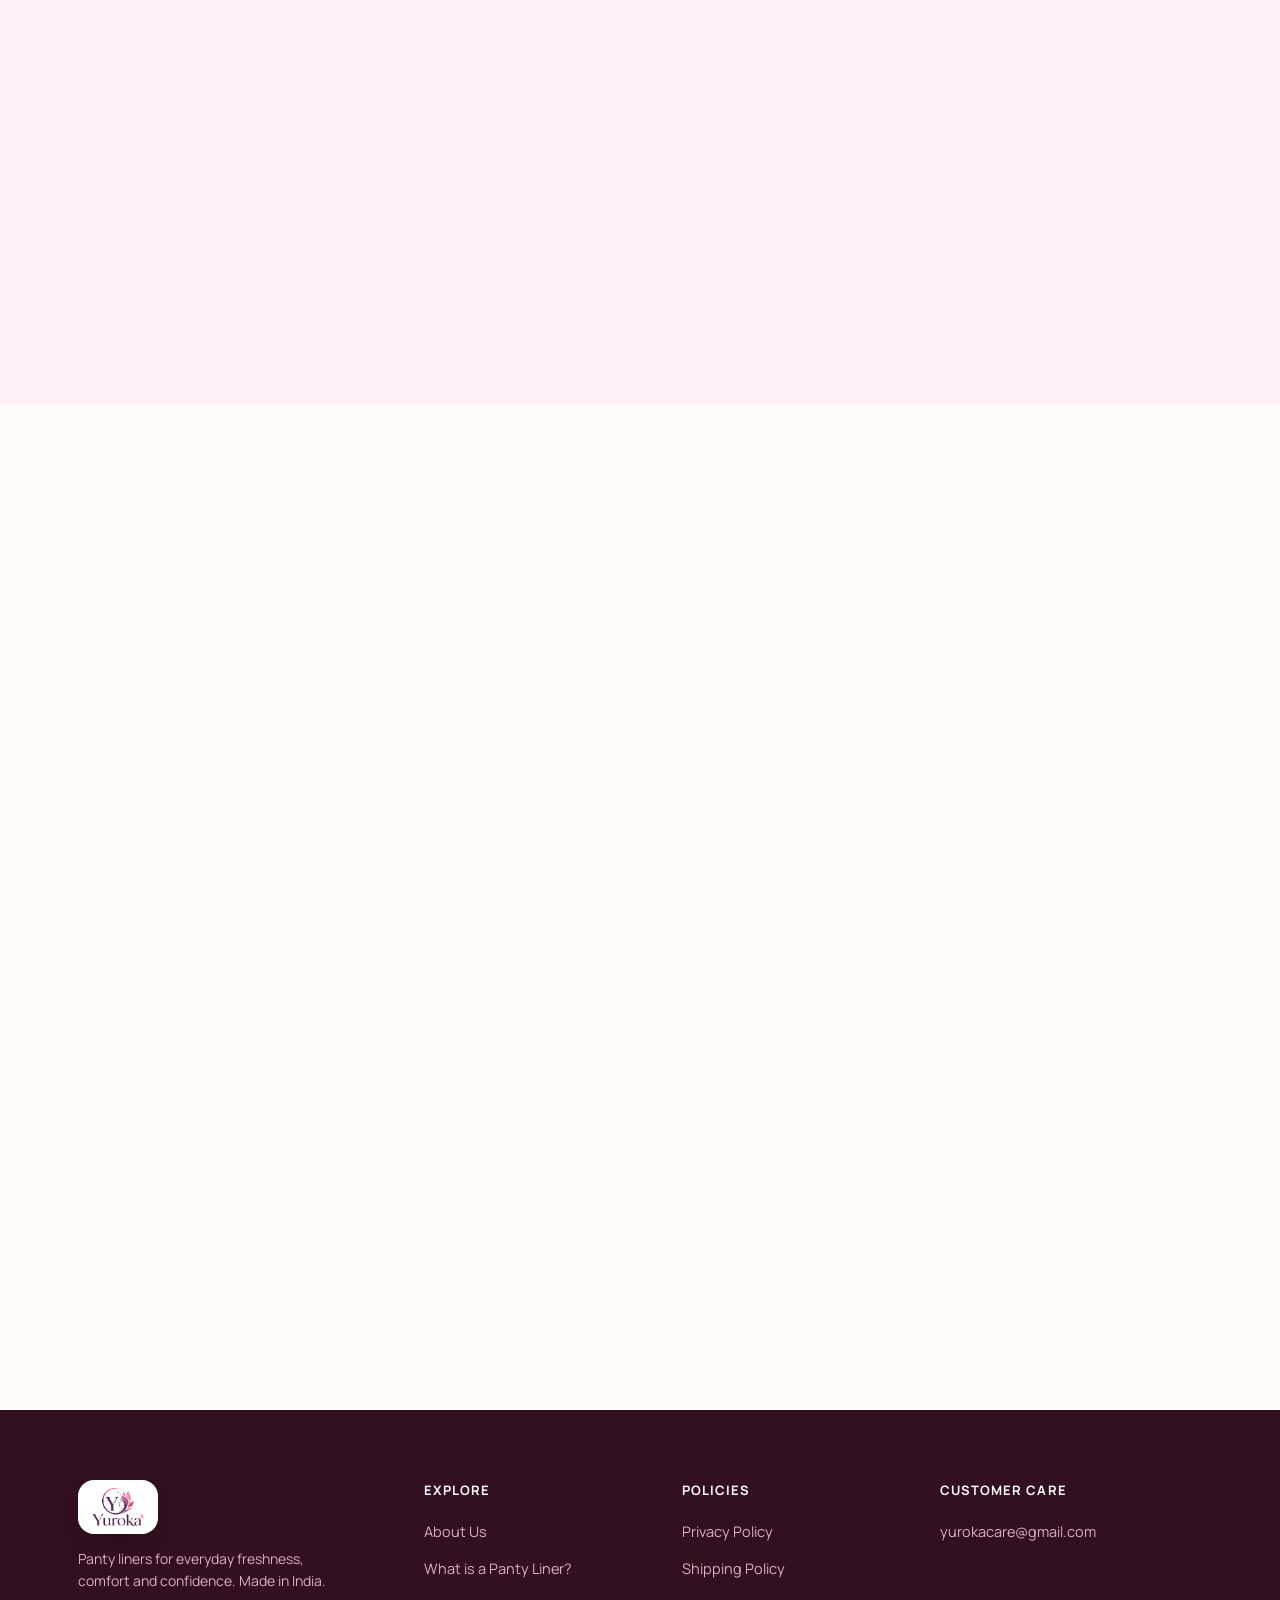
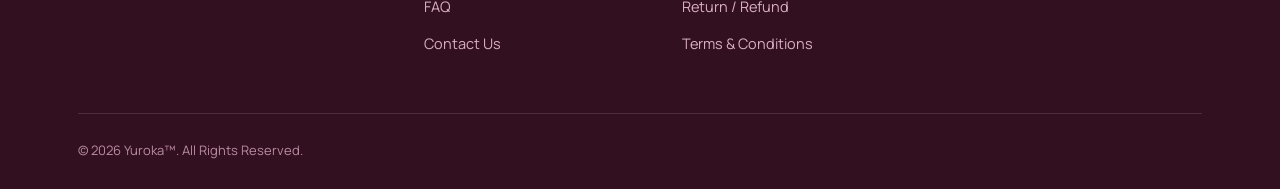
==== commit ffe5db31: "Site polish: new brand assets, price/trial removal, mobile nav fix - Replace hero SVG art with hero " ====
--- a/index.html
+++ b/index.html
@@ -21,7 +21,7 @@
 <header class="site-header">
   <nav class="nav">
     <a href="index.html" class="brand">
-      <img src="assets/img/logo.jpg" alt="Yuroka" class="brand-logo">
+      <img src="assets/img/logo.png" alt="Yuroka" class="brand-logo">
     </a>
     <ul class="nav-links">
       <li><a href="index.html" class="active">Home</a></li>
@@ -56,11 +56,8 @@
 <main>
 
   <!-- HERO -->
-  <section class="hero">
-    <div class="orb" style="width:480px;height:480px;top:-180px;right:-160px;background:radial-gradient(circle,#F5B4CE,transparent 70%);"></div>
-    <div class="orb" style="width:360px;height:360px;bottom:-140px;left:-120px;background:radial-gradient(circle,#E9C6D2,transparent 70%);animation-delay:-4s;"></div>
-    <div class="orb" style="width:220px;height:220px;top:40%;left:38%;background:radial-gradient(circle,#C2266E33,transparent 70%);animation-delay:-8s;"></div>
-    <div class="container hero-grid">
+  <section class="hero hero-banner">
+    <div class="container hero-grid hero-grid-solo">
       <div class="reveal in">
         <span class="eyebrow eyebrow-gilt">Yuroka™ Panty Liners</span>
         <h1 class="split-reveal">Crafted for Everyday Comfort</h1>
@@ -80,45 +77,6 @@
           <div class="stat"><span class="num">100%</span><span class="label">Individually Wrapped</span></div>
         </div>
       </div>
-
-      <div class="hero-art reveal in">
-        <svg viewBox="0 0 440 440" fill="none" aria-hidden="true">
-          <defs>
-            <linearGradient id="ringGrad" x1="20" y1="40" x2="380" y2="400">
-              <stop stop-color="#C2266E"/><stop offset="1" stop-color="#5A1E3F"/>
-            </linearGradient>
-            <linearGradient id="faceGrad" x1="140" y1="110" x2="260" y2="340">
-              <stop stop-color="#7A2A54"/><stop offset="1" stop-color="#33101F"/>
-            </linearGradient>
-            <linearGradient id="leafGrad1" x1="0" y1="-70" x2="0" y2="0">
-              <stop stop-color="#F5B4CE"/><stop offset="1" stop-color="#C2266E"/>
-            </linearGradient>
-            <linearGradient id="leafGrad2" x1="0" y1="-70" x2="0" y2="0">
-              <stop stop-color="#EC8FB4"/><stop offset="1" stop-color="#7A2A54"/>
-            </linearGradient>
-          </defs>
-
-          <circle cx="200" cy="230" r="140" stroke="url(#ringGrad)" stroke-width="5" class="moon-draw" pathLength="600"/>
-
-          <g class="leaf-sway" style="transform-origin:300px 150px;">
-            <path d="M300,150 C 310,110 310,74 300,40 C 290,74 290,110 300,150 Z" fill="url(#leafGrad1)" transform="rotate(-18 300 150)"/>
-          </g>
-          <g class="leaf-sway d2" style="transform-origin:322px 158px;">
-            <path d="M322,158 C 338,124 344,90 338,54 C 320,84 312,120 322,158 Z" fill="url(#leafGrad2)" transform="rotate(6 322 158)"/>
-          </g>
-          <g class="leaf-sway d3" style="transform-origin:280px 145px;">
-            <path d="M280,145 C 282,108 276,74 260,44 C 254,80 258,116 280,145 Z" fill="url(#leafGrad1)" transform="rotate(-38 280 145)"/>
-          </g>
-          <g class="leaf-sway d4" style="transform-origin:340px 180px;">
-            <path d="M340,180 C 362,158 378,132 382,100 C 356,116 336,144 340,180 Z" fill="url(#leafGrad2)" transform="rotate(10 340 180)"/>
-          </g>
-
-          <path d="M186,120 C 206,120 220,130 226,146 C 231,158 227,168 236,175 C 244,181 244,190 234,194 C 228,197 227,203 231,209 C 236,217 231,226 220,228 C 222,238 217,247 206,251 L 206,304 C 206,326 190,342 168,346 L 150,346 L 150,120 Z" fill="url(#faceGrad)"/>
-
-          <path class="sparkle" d="M120 92 L126 108 L142 114 L126 120 L120 136 L114 120 L98 114 L114 108 Z" fill="#EC8FB4"/>
-          <path class="sparkle d2" d="M158 66 L162 76 L172 80 L162 84 L158 94 L154 84 L144 80 L154 76 Z" fill="#F5B4CE"/>
-        </svg>
-      </div>
     </div>
   </section>
 
@@ -167,10 +125,10 @@
         </div>
         <div class="reveal">
           <div class="use-card">
-            <span class="tag">Try it first</span>
-            <h3>Yuroka™ 2-Piece Free Trial</h3>
-            <p>Never used a panty liner before? Our trial pack helps first-time users understand what a panty liner feels like and how it fits into an everyday routine.</p>
-            <a href="product.html#trial" class="btn btn-outline btn-sm" style="margin-top:18px;">Learn More</a>
+            <span class="tag">Product Details</span>
+            <h3>See specs, usage &amp; disposal</h3>
+            <p>40 individually wrapped liners, 150 mm, ultra thin — everything you need to know before you buy.</p>
+            <a href="product.html" class="btn btn-outline btn-sm" style="margin-top:18px;">View Product</a>
           </div>
         </div>
       </div>
@@ -210,7 +168,7 @@
     <div class="container">
       <div class="cta-banner reveal">
         <h2>Ready to try Yuroka™?</h2>
-        <p>40 individually wrapped liners · 150 mm · Ultra thin · Soft top layer · Breathable · MRP ₹299 (inclusive of all taxes)</p>
+        <p>40 individually wrapped liners · 150 mm · Ultra thin · Soft top layer · Breathable</p>
         <div class="btn-row">
           <a href="product.html#buy" class="btn btn-primary" style="box-shadow:none;background:#fff;color:var(--magenta-600);">Shop Now</a>
           <a href="about.html" class="btn" style="border:1px solid rgba(255,255,255,.5);color:#fff;">Learn More</a>
@@ -226,7 +184,7 @@
     <div class="footer-grid">
       <div>
         <div class="footer-brand">
-          <span class="footer-logo-badge"><img src="assets/img/logo.jpg" alt="Yuroka" class="brand-logo"></span>
+          <span class="footer-logo-badge"><img src="assets/img/logo.png" alt="Yuroka" class="brand-logo"></span>
         </div>
         <p class="footer-tag">Panty liners for everyday freshness, comfort and confidence. Made in India.</p>
       </div>
@@ -252,12 +210,7 @@
         <h4>Customer Care</h4>
         <ul>
           <li><a href="mailto:yurokacare@gmail.com">yurokacare@gmail.com</a></li>
-        </ul>
-        <h4 style="margin-top:22px;">Manufactured &amp; Packed by</h4>
-        <p style="font-size:13.5px;color:#D9AFC3;">Menka Enterprises, Bawana Industrial Area, Delhi – 110039, India</p>
-        <h4 style="margin-top:18px;">Marketed by</h4>
-        <p style="font-size:13.5px;color:#D9AFC3;">BL Industries, Plot No. 8, Vikas Nagar, New Delhi – 110059, India</p>
-      </div>
+        </ul>      </div>
     </div>
     <div class="footer-bottom">
       <span>© 2026 Yuroka™. All Rights Reserved.</span>
--- a/assets/style.css
+++ b/assets/style.css
@@ -150,8 +150,7 @@
   position:sticky;
   top:0;
   z-index:100;
-  background:rgba(255,251,248,0.82);
-  backdrop-filter:blur(14px) saturate(160%);
+  background:rgba(255,251,248,0.97);
   border-bottom:1px solid var(--line);
 }
 .nav{
@@ -174,6 +173,15 @@
 .brand .brand-mark{width:34px;height:34px;}
 .brand sup{font-size:10px;font-weight:600;top:-0.9em;}
 .brand-logo{height:48px;width:auto;display:block;}
+.nav-logo-badge{
+  background:#fff;
+  padding:6px 12px;
+  border-radius:14px;
+  display:inline-flex;
+  align-items:center;
+  border:1px solid var(--line);
+}
+.nav-logo-badge .brand-logo{height:40px;}
 .footer-logo-badge{
   background:#fff;
   padding:8px 14px;
@@ -230,20 +238,47 @@
 @media (max-width: 880px){
   .nav-links{
     position:fixed;
-    inset:70px 0 0 0;
+    top:var(--header-h, 76px);
+    left:0;
+    right:0;
+    bottom:0;
+    z-index:99;
     flex-direction:column;
+    align-items:flex-start;
     background:var(--cream-50);
     padding:36px 28px;
-    gap:22px;
-    transform:translateY(-12px);
+    gap:6px;
+    transform:translateY(-16px);
     opacity:0;
+    visibility:hidden;
     pointer-events:none;
+    transition:opacity .3s ease, transform .3s ease, visibility 0s linear .3s;
+    box-shadow:0 24px 40px -24px rgba(90,30,63,0.35);
+    overflow-y:auto;
+  }
+  .nav-links.open{
+    opacity:1;
+    transform:translateY(0);
+    visibility:visible;
+    pointer-events:auto;
     transition:opacity .3s ease, transform .3s ease;
+  }
+  .nav-links li{width:100%;}
+  .nav-links a{
+    display:block;
+    width:100%;
+    padding:14px 4px;
+    font-size:17px;
     border-bottom:1px solid var(--line);
   }
-  .nav-links.open{opacity:1;transform:translateY(0);pointer-events:auto;}
   .nav-cta .btn-outline{display:none;}
-  .nav-toggle{display:flex;}
+  .nav-toggle{display:flex;position:relative;z-index:101;}
+  .nav-toggle span{transition:background .2s ease .1s;}
+  .nav-toggle span::before,.nav-toggle span::after{transition:transform .3s ease, top .3s ease;}
+  .nav-toggle.active span{background:transparent;}
+  .nav-toggle.active span::before{top:0;transform:rotate(45deg);}
+  .nav-toggle.active span::after{top:0;transform:rotate(-45deg);}
+  body.nav-open{overflow:hidden;}
 }
 
 /* ---------- hero ---------- */
@@ -251,6 +286,23 @@
   padding:64px 0 40px;
   position:relative;
   overflow:hidden;
+}
+.hero-banner{
+  padding:110px 0 130px;
+  background-image:url('img/hero-banner.png');
+  background-size:cover;
+  background-position:center right;
+  background-repeat:no-repeat;
+}
+.hero-grid-solo{
+  grid-template-columns:1fr;
+}
+.hero-grid-solo > div{max-width:600px;}
+@media (max-width:980px){
+  .hero-banner{
+    background-position:center 78%;
+    padding:64px 0 380px;
+  }
 }
 .hero-bg-blob{
   position:absolute;
@@ -441,7 +493,7 @@
 table.compare td:first-child{color:var(--plum-800);font-weight:700;}
 
 /* ---------- product spec ---------- */
-.spec-list{display:grid;grid-template-columns:1fr 1fr;gap:0;}
+.spec-list{display:grid;grid-template-columns:1fr 1fr;column-gap:40px;row-gap:0;}
 .spec-row{
   display:flex;
   justify-content:space-between;
@@ -605,11 +657,6 @@
 .page-hero p{margin-top:18px;max-width:600px;color:var(--ink-soft);font-size:16.5px;}
 
 /* ---------- breadcrumb dots line ---------- */
-.trial-flow{display:flex;gap:0;flex-wrap:wrap;}
-.trial-step{flex:1;min-width:140px;text-align:center;padding:18px 10px;position:relative;}
-.trial-step svg{width:34px;height:34px;margin:0 auto 12px;color:var(--magenta-600);}
-.trial-step span{font-size:13.5px;font-weight:700;color:var(--plum-800);}
-
 /* =========================================================
    PREMIUM LAYER — cursor glow, drifting orbs, marquee, tilt,
    split-text reveal, wave dividers, foil buttons
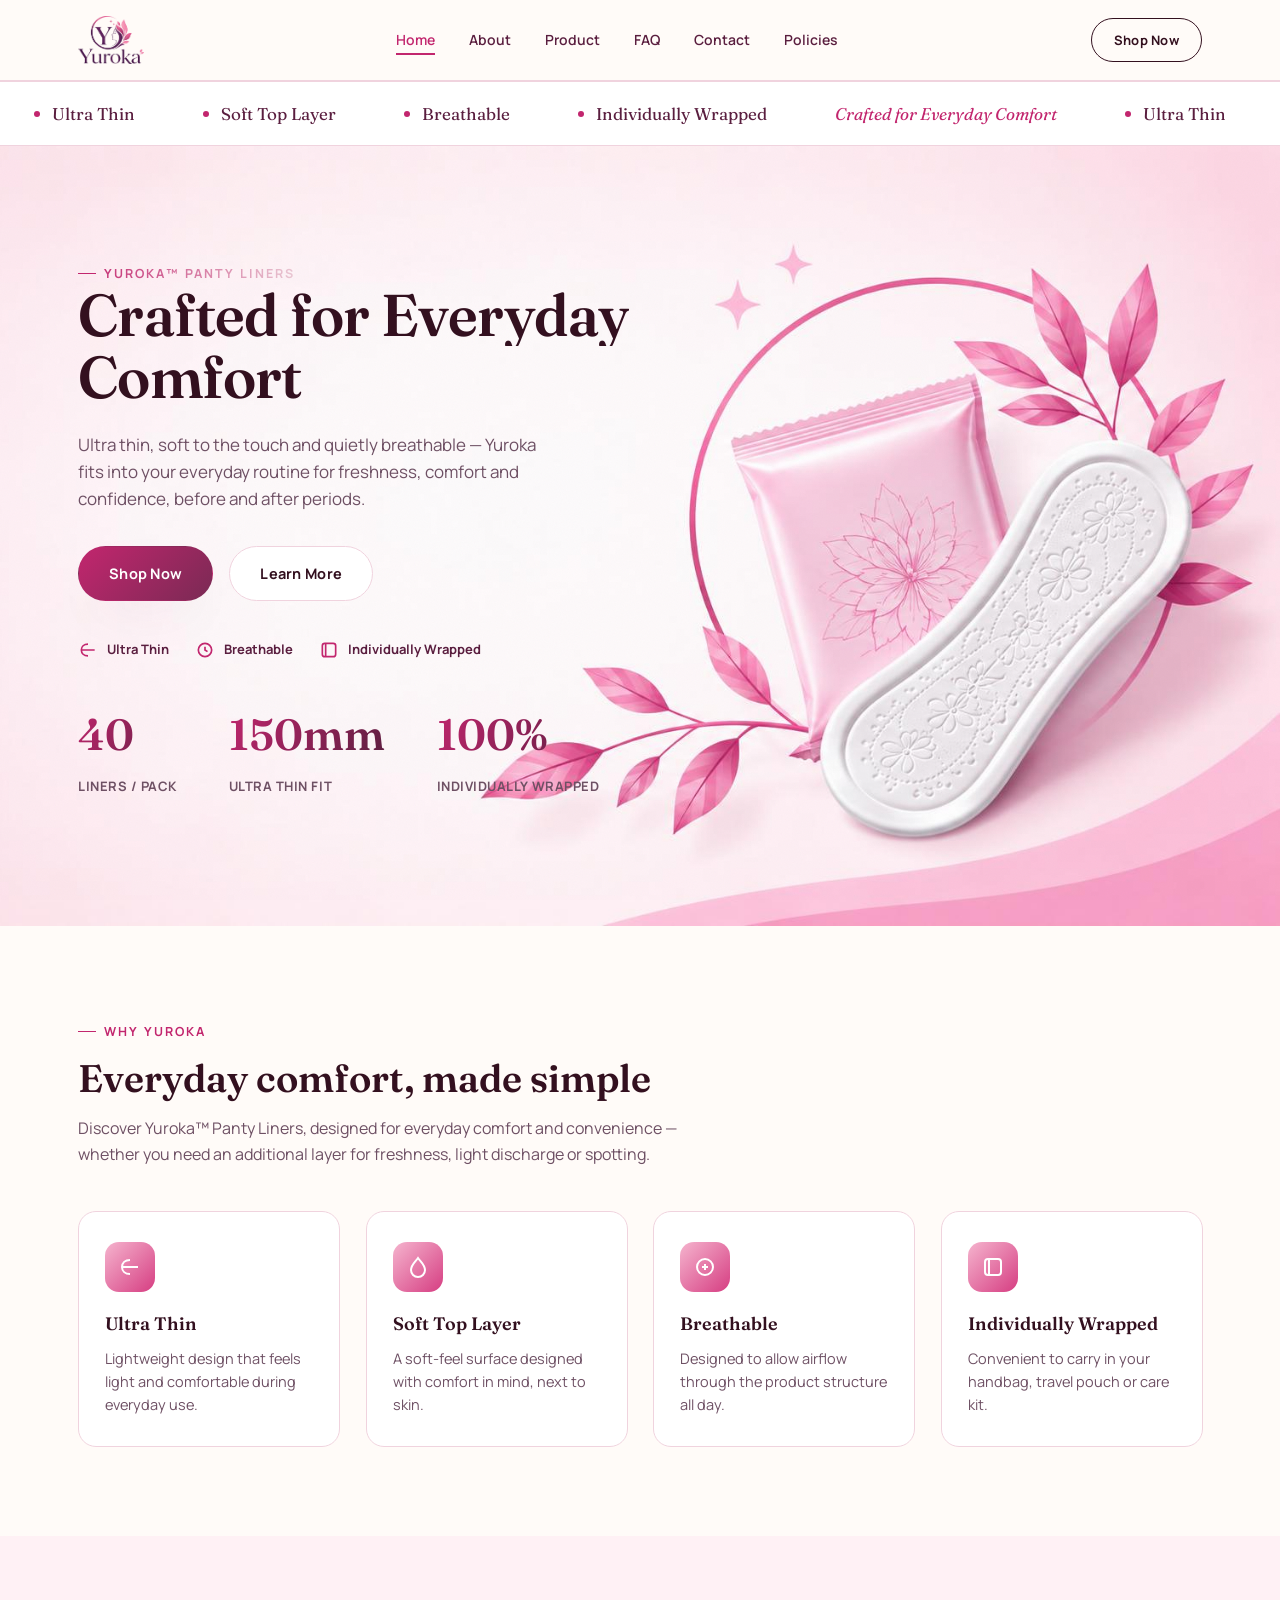
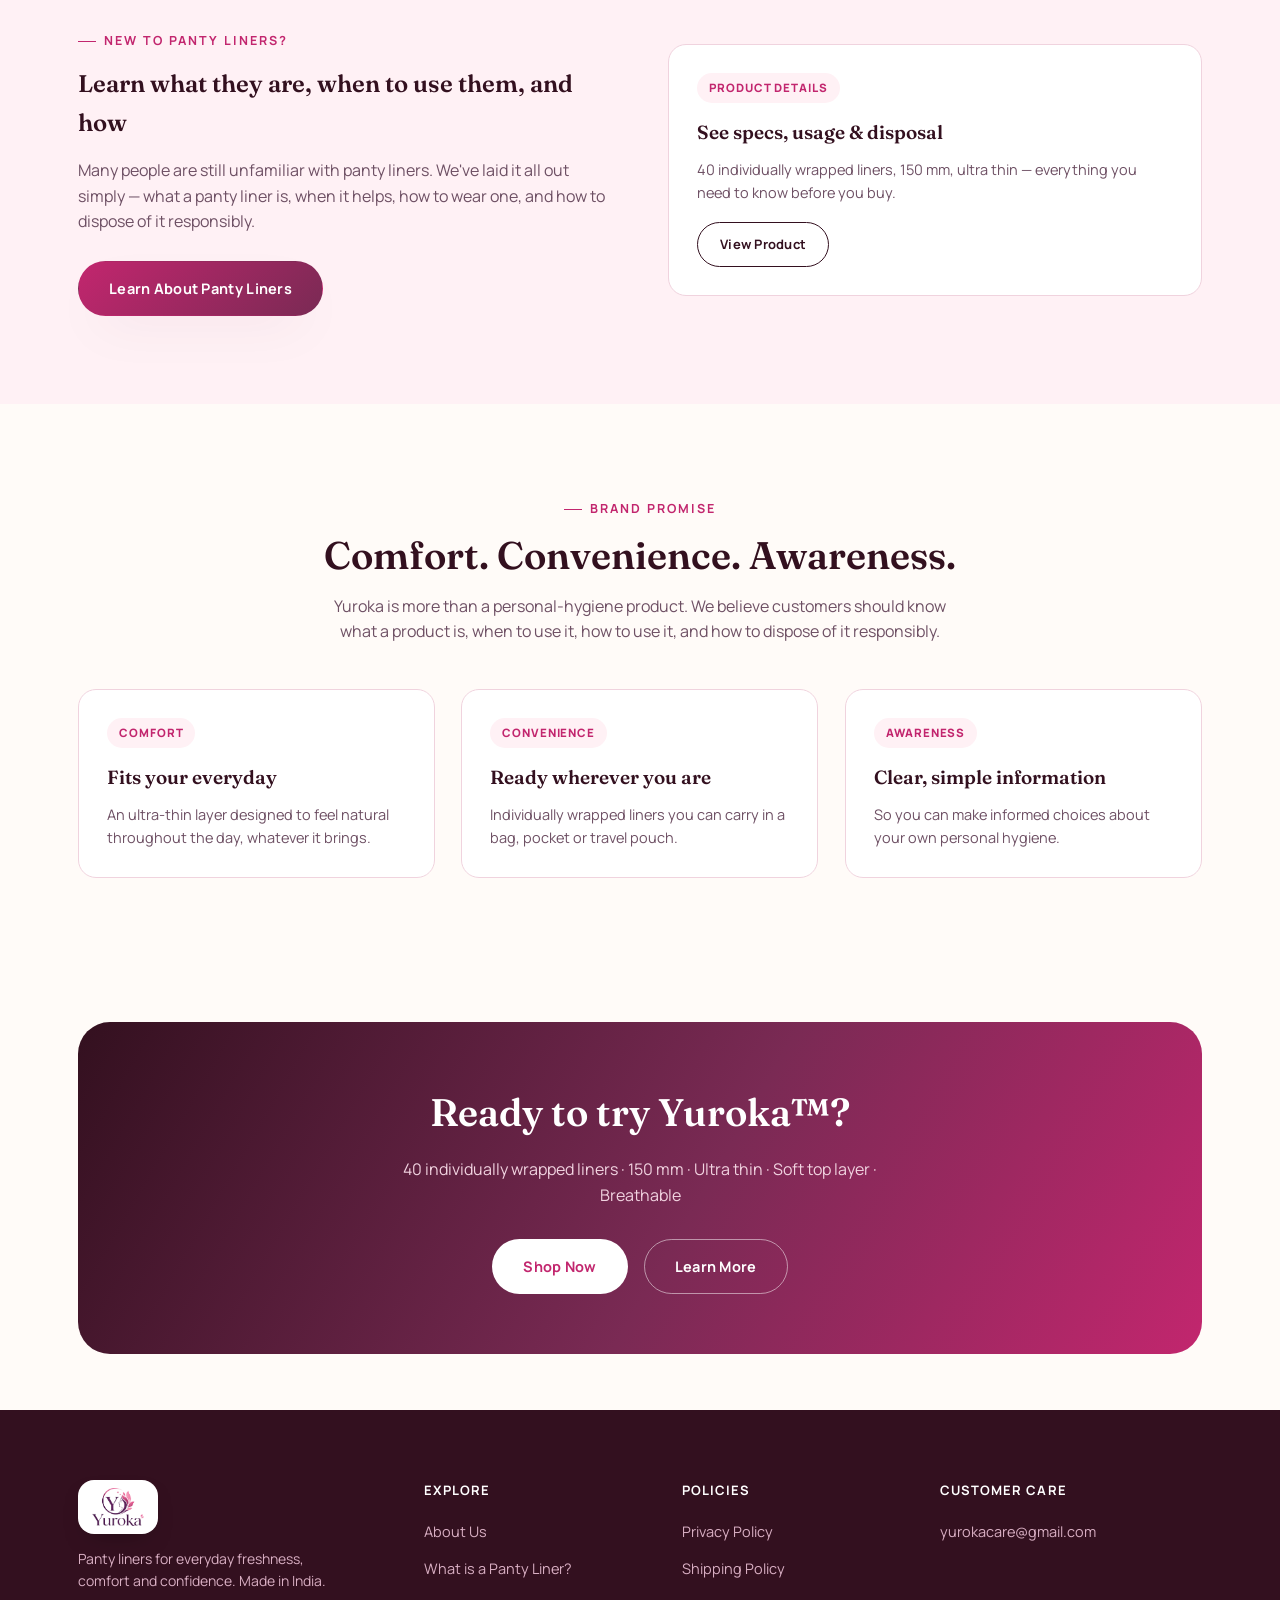
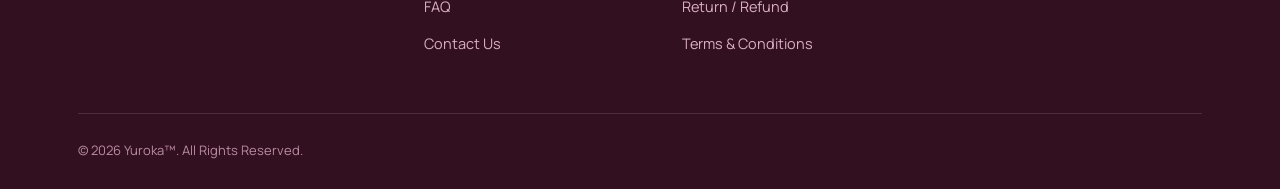
==== commit e992071d: "Add mobile card slider for Why Yuroka and Brand Promise sections On mobile, these feature-card grids" ====
--- a/index.html
+++ b/index.html
@@ -88,7 +88,7 @@
         <h2>Everyday comfort, made simple</h2>
         <p>Discover Yuroka™ Panty Liners, designed for everyday comfort and convenience — whether you need an additional layer for freshness, light discharge or spotting.</p>
       </div>
-      <div class="grid grid-4 reveal-stagger">
+      <div class="grid grid-4 reveal-stagger card-slider">
         <div class="feature-card reveal tilt">
           <div class="feature-icon"><svg viewBox="0 0 24 24" fill="none" stroke="currentColor" stroke-width="2"><path d="M4 12h16M4 12c0-4 3-7 8-7M4 12c0 4 3 7 8 7"/></svg></div>
           <h3>Ultra Thin</h3>
@@ -143,7 +143,7 @@
         <h2>Comfort. Convenience. Awareness.</h2>
         <p class="mx-auto">Yuroka is more than a personal-hygiene product. We believe customers should know what a product is, when to use it, how to use it, and how to dispose of it responsibly.</p>
       </div>
-      <div class="grid grid-3 reveal-stagger">
+      <div class="grid grid-3 reveal-stagger card-slider">
         <div class="use-card reveal tilt">
           <span class="tag">Comfort</span>
           <h3>Fits your everyday</h3>
--- a/assets/style.css
+++ b/assets/style.css
@@ -289,7 +289,7 @@
 }
 .hero-banner{
   padding:110px 0 130px;
-  background-image:url('img/hero-banner.png');
+  background-image:url('img/hero-banner.jpg');
   background-size:cover;
   background-position:center right;
   background-repeat:no-repeat;
@@ -866,4 +866,23 @@
   .form-row{grid-template-columns:1fr;}
   .cta-banner{padding:44px 24px;}
   .nav{padding:14px 20px;}
-}
+
+  /* horizontal peek-a-next card slider */
+  .card-slider{
+    display:flex;
+    grid-template-columns:none;
+    overflow-x:auto;
+    scroll-snap-type:x mandatory;
+    gap:14px;
+    margin:0 -28px;
+    padding:4px 28px 18px;
+    -webkit-overflow-scrolling:touch;
+    scrollbar-width:none;
+  }
+  .card-slider::-webkit-scrollbar{display:none;}
+  .card-slider > *{
+    flex:0 0 80%;
+    scroll-snap-align:start;
+    scroll-snap-stop:always;
+  }
+}
